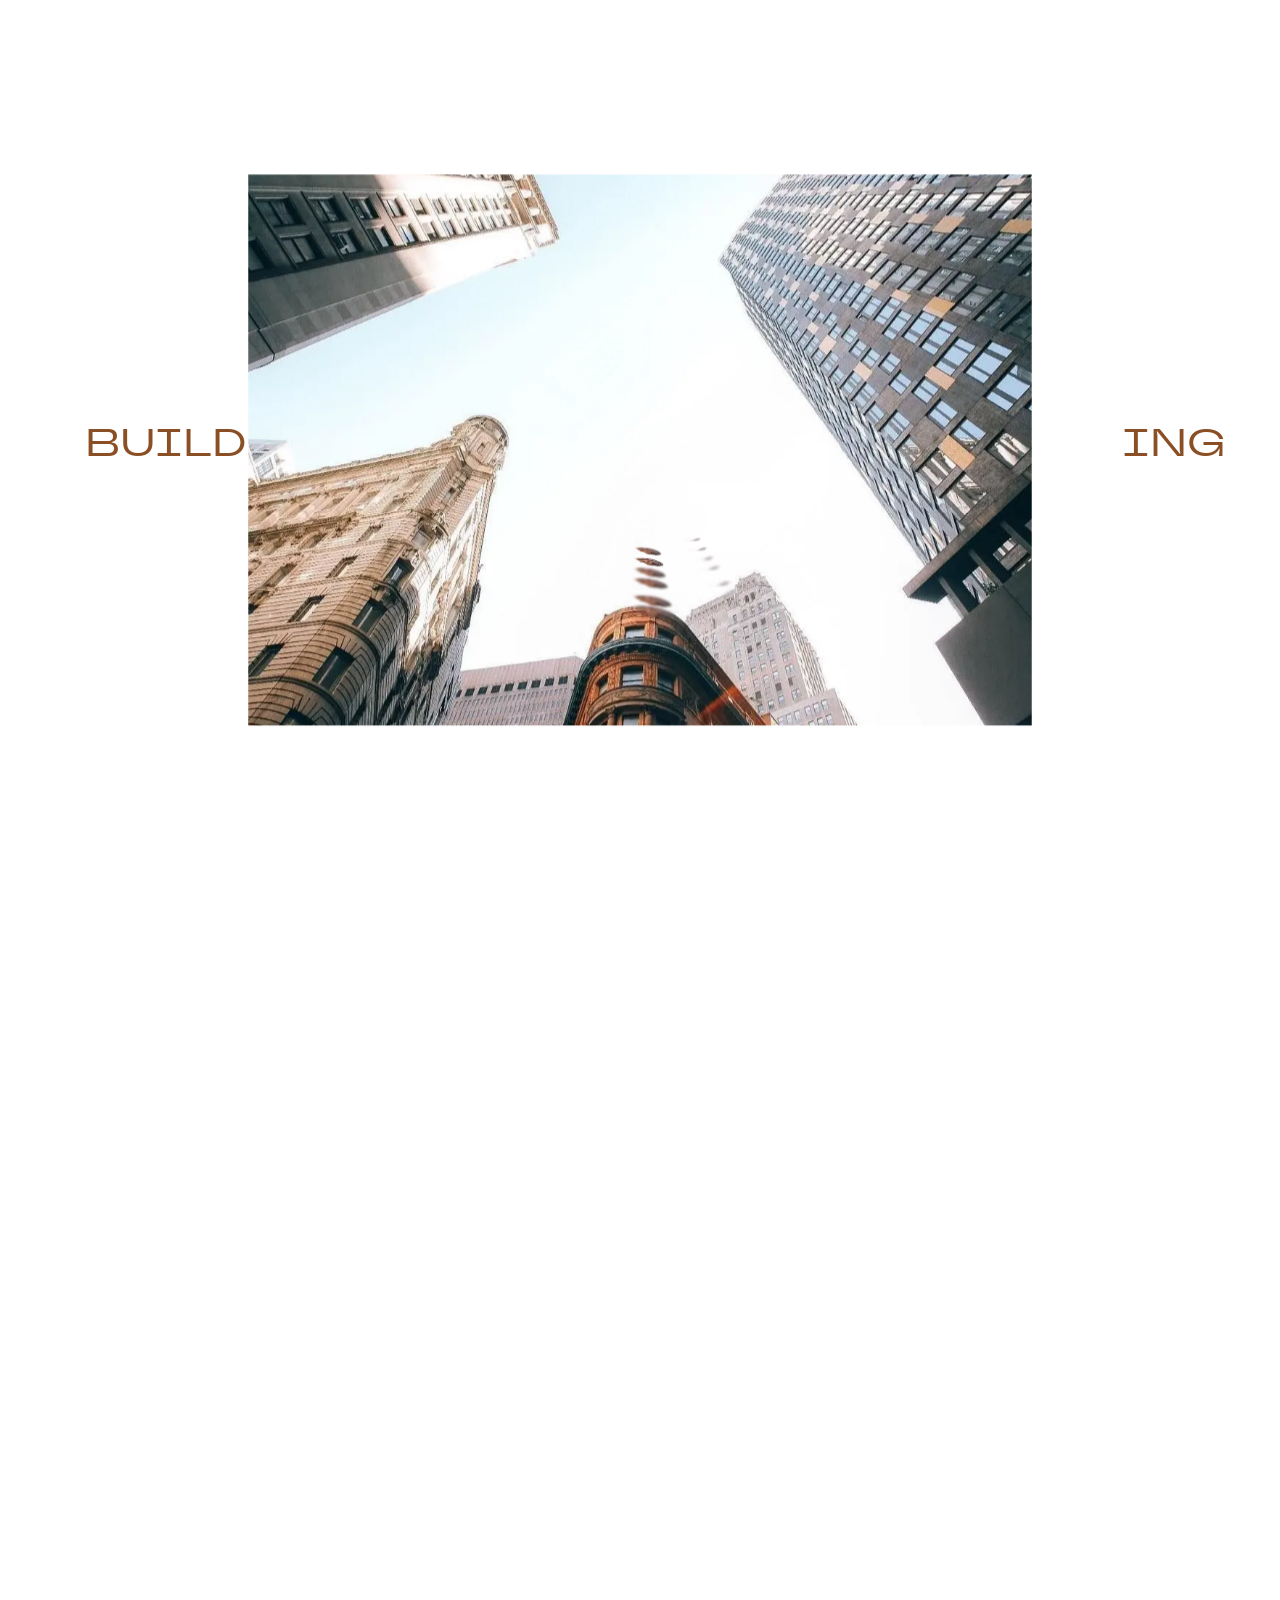
==== telescope-building/index.html @ 4216ac33 "Add BUILDING telescope zoom page Co-Authored-By: Claude Sonnet 5.5 <noreply@anthropic.com> Claude-Se" ====
<!DOCTYPE html>
<html lang="en">
  <head>
    <meta charset="UTF-8" />
    <meta name="viewport" content="width=device-width, initial-scale=1" />
    <title>BUILDING</title>
    <link rel="stylesheet" href="./style.css" />
  </head>

  <body class="loading">
    <main>
      <div class="wrapper">
        <div class="content">
          <div class="section">
            <h1 aria-label="BUILDING">
              <span class="left" aria-hidden="true">BUILD</span>
              <span class="right" aria-hidden="true">ING</span>
            </h1>

            <div class="section__media">
              <div class="section__media__back">
                <img src="./img/img-big.webp" alt="" />
              </div>

              <div class="section__media__front front-1"><img src="./img/img-big.webp" alt="" /></div>
              <div class="section__media__front front-2"><img src="./img/img-big.webp" alt="" /></div>
              <div class="section__media__front front-3"><img src="./img/img-big.webp" alt="" /></div>
              <div class="section__media__front front-4"><img src="./img/img-big.webp" alt="" /></div>
              <div class="section__media__front front-5"><img src="./img/img-big.webp" alt="" /></div>
              <div class="section__media__front front-6"><img src="./img/img-big.webp" alt="" /></div>
            </div>

            <div class="section__images">
              <img src="./img/img-1.webp" alt="" />
              <img src="./img/img-2.webp" alt="" />
              <img src="./img/img-3.webp" alt="" />
              <img src="./img/img-4.webp" alt="" />
              <img src="./img/img-5.webp" alt="" />
              <img src="./img/img-6.webp" alt="" />
              <img src="./img/img-7.webp" alt="" />
              <img src="./img/img-8.webp" alt="" />
              <img src="./img/img-9.webp" alt="" />
              <img src="./img/img-10.webp" alt="" />
            </div>
          </div>
        </div>
      </div>
    </main>

    <script src="./vendor/gsap.min.js"></script>
    <script src="./vendor/ScrollTrigger.min.js"></script>
    <script src="./vendor/ScrollSmoother.min.js"></script>
    <script src="./main.js"></script>
  </body>
</html>
---- telescope-building/style.css ----
@font-face {
  font-family: "TT Travels Next";
  src: url("./fonts/TTTravelsNext-Medium.woff2") format("woff2");
  font-weight: 500;
  font-style: normal;
  font-display: swap;
}

*,
*::after,
*::before {
  box-sizing: border-box;
  margin: 0;
  padding: 0;
}

:root {
  font-size: 12px;
  --color-text: #8b4f25;
  --color-bg: #fff;
}

html,
body {
  max-width: 100vw;
  overflow-x: hidden;
}

body {
  color: var(--color-text);
  background-color: var(--color-bg);
  font-family: "TT Travels Next", "SF Pro Text", -apple-system, BlinkMacSystemFont, "Helvetica Neue", Arial, sans-serif;
  font-weight: 500;
  -webkit-font-smoothing: antialiased;
  -moz-osx-font-smoothing: grayscale;
}

@media (scripting: enabled) {
  .loading::before,
  .loading::after {
    content: "";
    position: fixed;
    z-index: 10000;
  }

  .loading::before {
    top: 0;
    left: 0;
    width: 100%;
    height: 100%;
    background: var(--color-bg);
  }

  .loading::after {
    top: 50%;
    left: 50%;
    width: 100px;
    height: 1px;
    margin: 0 0 0 -50px;
    background: var(--color-text);
    animation: loaderAnim 1.5s ease-in-out infinite alternate forwards;
  }
}

@keyframes loaderAnim {
  0% { transform: scaleX(0); transform-origin: 0% 50%; }
  50% { transform: scaleX(1); transform-origin: 0% 50%; }
  50.1% { transform: scaleX(1); transform-origin: 100% 50%; }
  100% { transform: scaleX(0); transform-origin: 100% 50%; }
}

.section {
  position: relative;
  height: 100vh;
  display: flex;
  align-items: center;
  justify-content: center;
  overflow: hidden;

  --progress: 0;
}

.section .section__media {
  position: absolute;
  top: 0;
  left: 0;
  width: 100%;
  height: 100%;
  z-index: -1;
  transform: scale(var(--progress));
}

.section .section__media .section__media__front,
.section .section__media .section__media__back {
  position: absolute;
  left: 0;
  top: 0;
  width: 100%;
  height: 100%;
}

.section .section__media .section__media__front {
  filter: blur(2px);
}

.section .section__media .section__media__front img {
  mask-image: url(./img/mask.png);
  -webkit-mask-image: url(./img/mask.png);
  mask-position: 50% 50%;
  -webkit-mask-position: 50% 50%;
  mask-size: cover;
  -webkit-mask-size: cover;
}

.section .section__media .front-1 { transform: scale(1); }
.section .section__media .front-2 { transform: scale(0.85); }
.section .section__media .front-3 { transform: scale(0.6); }
.section .section__media .front-4 { transform: scale(0.45); }
.section .section__media .front-5 { transform: scale(0.3); }
.section .section__media .front-6 { transform: scale(0.15); }

.section .section__media img {
  position: absolute;
  width: 100%;
  height: 100%;
  object-fit: cover;
  object-position: center;
}

.section h1 {
  font-size: 3vw;
  font-weight: 500;
  transform: translateY(-15%);
  display: flex;
}

.section h1 span {
  display: inline-block;
}

.section h1 .left {
  margin-right: -0.09em;
  transform: translate3d(calc(var(--progress) * (-66vw + 100%) - 0.5vw), 0, 0);
}

.section h1 .right {
  transform: translate3d(calc(var(--progress) * (66vw - 100%)), 0, 0);
}

@media (max-width: 768px) {
  .section h1 {
    font-size: 9vw;
  }

  .section h1 .left {
    transform: translate3d(calc(var(--progress) * (-100vw + 100%) - 0.5vw), 0, 0);
  }

  .section h1 .right {
    transform: translate3d(calc(var(--progress) * (100vw - 100%)), 0, 0);
  }
}

.section__images {
  position: absolute;
  top: 0;
  left: 0;
  width: 100vw;
  height: 100vh;
  perspective: 100vh;
}

.section__images img {
  position: absolute;
  width: 10vw;
}

@media (max-width: 768px) {
  .section__images img { width: 20vw; }
}

.section__images img:nth-of-type(1) { top: 15vw; left: -3vw; }
.section__images img:nth-of-type(2) { top: 5vw; left: 20vw; }
.section__images img:nth-of-type(3) { top: 8vw; left: 26.5vw; }
.section__images img:nth-of-type(4) { top: 18vw; right: 18vw; }
.section__images img:nth-of-type(5) { top: 5vw; right: 10vw; }
.section__images img:nth-of-type(6) { bottom: 5vw; left: 10vw; }
.section__images img:nth-of-type(7) { bottom: 8vw; left: 22.5vw; }
.section__images img:nth-of-type(8) { bottom: 3vw; left: 45vw; }
.section__images img:nth-of-type(9) { bottom: 5vw; right: 15vw; }
.section__images img:nth-of-type(10) { bottom: 9vw; right: 7vw; }

@media (max-width: 768px) {
  .section__images img:nth-of-type(3) { top: 30vw; left: 30vw; }
  .section__images img:nth-of-type(4) { right: 15vw; top: 30vw; }
  .section__images img:nth-of-type(5) { top: 10vw; right: 5vw; }
  .section__images img:nth-of-type(6) { left: 5vw; }
  .section__images img:nth-of-type(7) { left: 10vw; bottom: 27.5vw; }
  .section__images img:nth-of-type(8) { bottom: 10vw; left: 35vw; }
  .section__images img:nth-of-type(9) { bottom: 5vw; }
  .section__images img:nth-of-type(10) { right: 3vw; bottom: 22vw; }
}
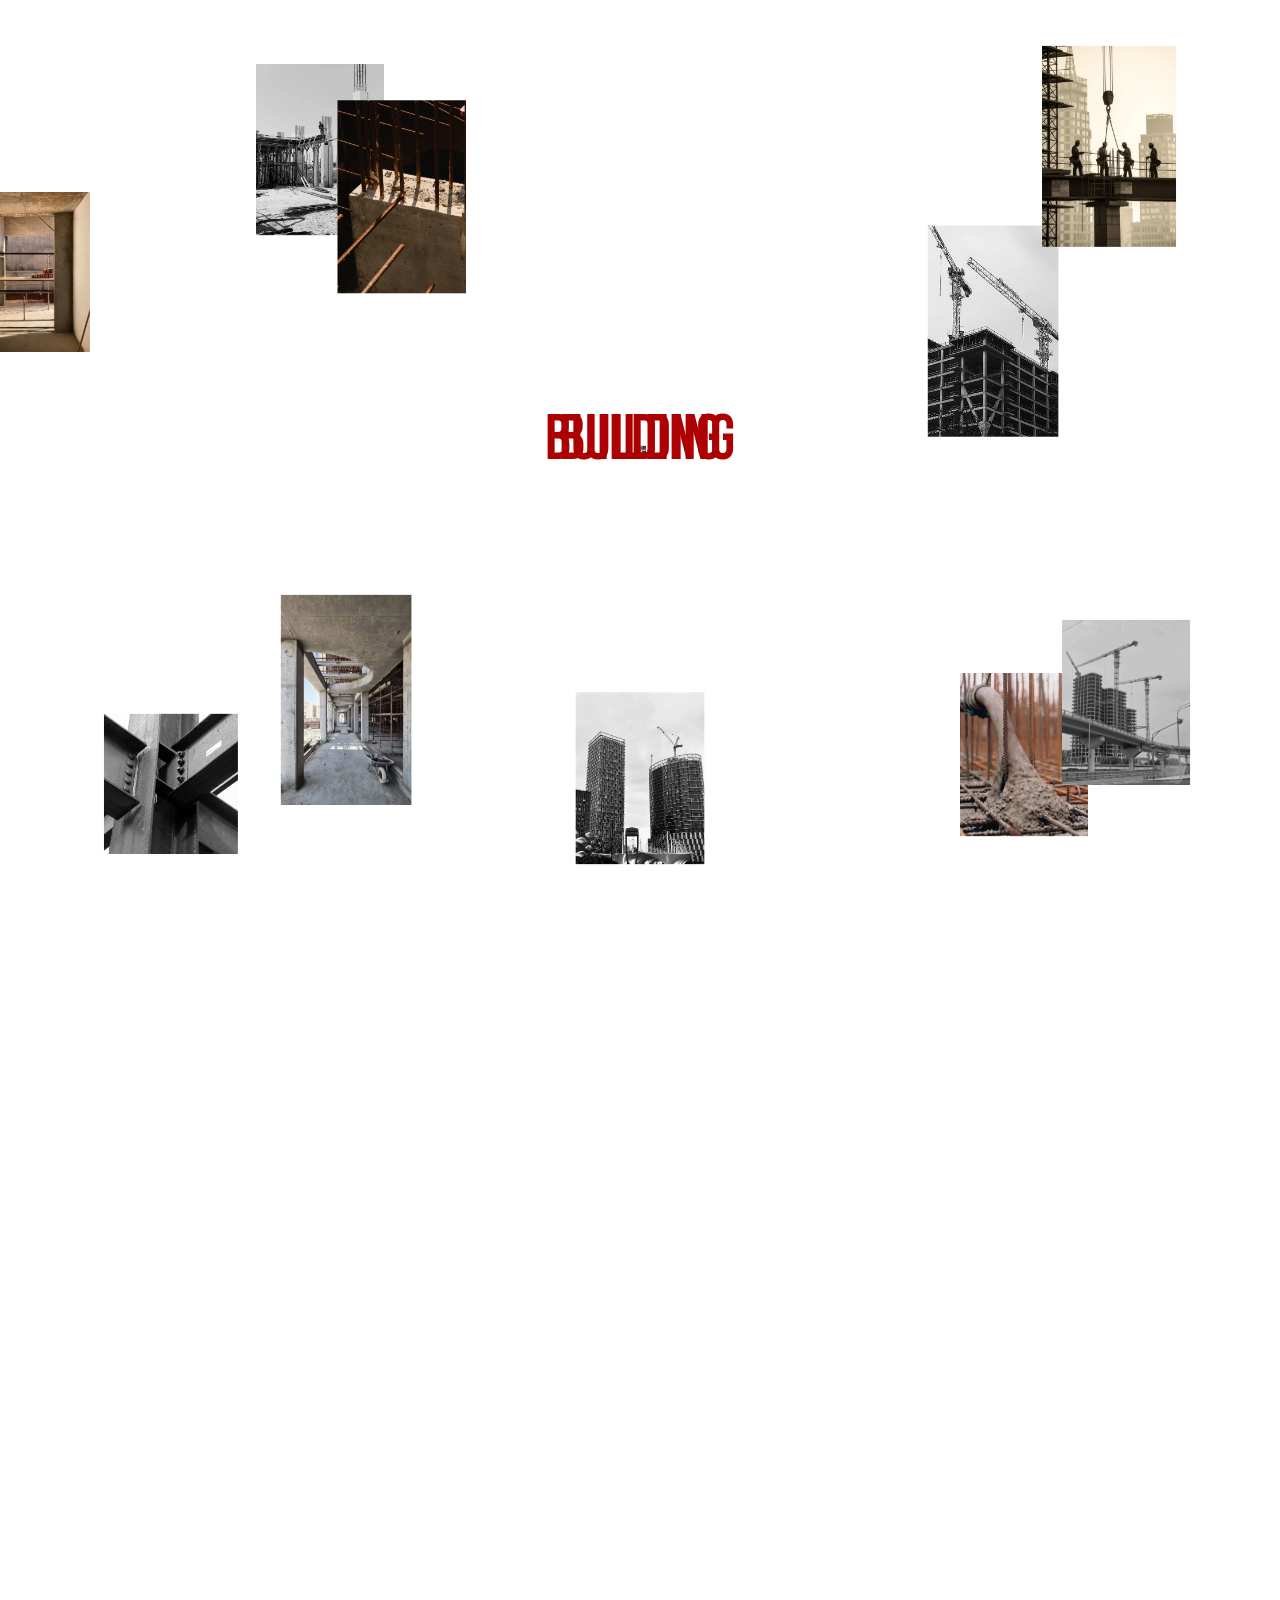
==== commit 6f7b99d3: "Switch to Bebas Neue, #AD0003, new big photo, single-word caption Co-Authored-By: Claude Sonnet 5.5 " ====
--- a/telescope-building/index.html
+++ b/telescope-building/index.html
@@ -13,8 +13,8 @@
         <div class="content">
           <div class="section">
             <h1 aria-label="BUILDING">
-              <span class="left" aria-hidden="true">BUILD</span>
-              <span class="right" aria-hidden="true">ING</span>
+              <span class="left" aria-hidden="true">BUILDING</span>
+              <span class="right" aria-hidden="true">BUILDING</span>
             </h1>
 
             <div class="section__media">
--- a/telescope-building/style.css
+++ b/telescope-building/style.css
@@ -1,7 +1,7 @@
 @font-face {
-  font-family: "TT Travels Next";
-  src: url("./fonts/TTTravelsNext-Medium.woff2") format("woff2");
-  font-weight: 500;
+  font-family: "Bebas Neue";
+  src: url("./fonts/BebasNeue-Regular.woff2") format("woff2");
+  font-weight: 400;
   font-style: normal;
   font-display: swap;
 }
@@ -16,7 +16,7 @@
 
 :root {
   font-size: 12px;
-  --color-text: #8b4f25;
+  --color-text: #ad0003;
   --color-bg: #fff;
 }
 
@@ -29,8 +29,8 @@
 body {
   color: var(--color-text);
   background-color: var(--color-bg);
-  font-family: "TT Travels Next", "SF Pro Text", -apple-system, BlinkMacSystemFont, "Helvetica Neue", Arial, sans-serif;
-  font-weight: 500;
+  font-family: "Bebas Neue", Impact, "Arial Narrow", sans-serif;
+  font-weight: 400;
   -webkit-font-smoothing: antialiased;
   -moz-osx-font-smoothing: grayscale;
 }
@@ -128,36 +128,31 @@
 }
 
 .section h1 {
-  font-size: 3vw;
-  font-weight: 500;
+  font-size: 5vw;
+  font-weight: 400;
+  line-height: 1;
   transform: translateY(-15%);
-  display: flex;
+  display: grid;
+  place-items: center;
 }
 
+/* both copies of the word start on top of each other, then drift apart */
 .section h1 span {
-  display: inline-block;
+  grid-area: 1 / 1;
+  white-space: nowrap;
 }
 
 .section h1 .left {
-  margin-right: -0.09em;
-  transform: translate3d(calc(var(--progress) * (-66vw + 100%) - 0.5vw), 0, 0);
+  transform: translate3d(calc(var(--progress) * (-50vw - 50%)), 0, 0);
 }
 
 .section h1 .right {
-  transform: translate3d(calc(var(--progress) * (66vw - 100%)), 0, 0);
+  transform: translate3d(calc(var(--progress) * (50vw + 50%)), 0, 0);
 }
 
 @media (max-width: 768px) {
   .section h1 {
-    font-size: 9vw;
-  }
-
-  .section h1 .left {
-    transform: translate3d(calc(var(--progress) * (-100vw + 100%) - 0.5vw), 0, 0);
-  }
-
-  .section h1 .right {
-    transform: translate3d(calc(var(--progress) * (100vw - 100%)), 0, 0);
+    font-size: 15vw;
   }
 }
 
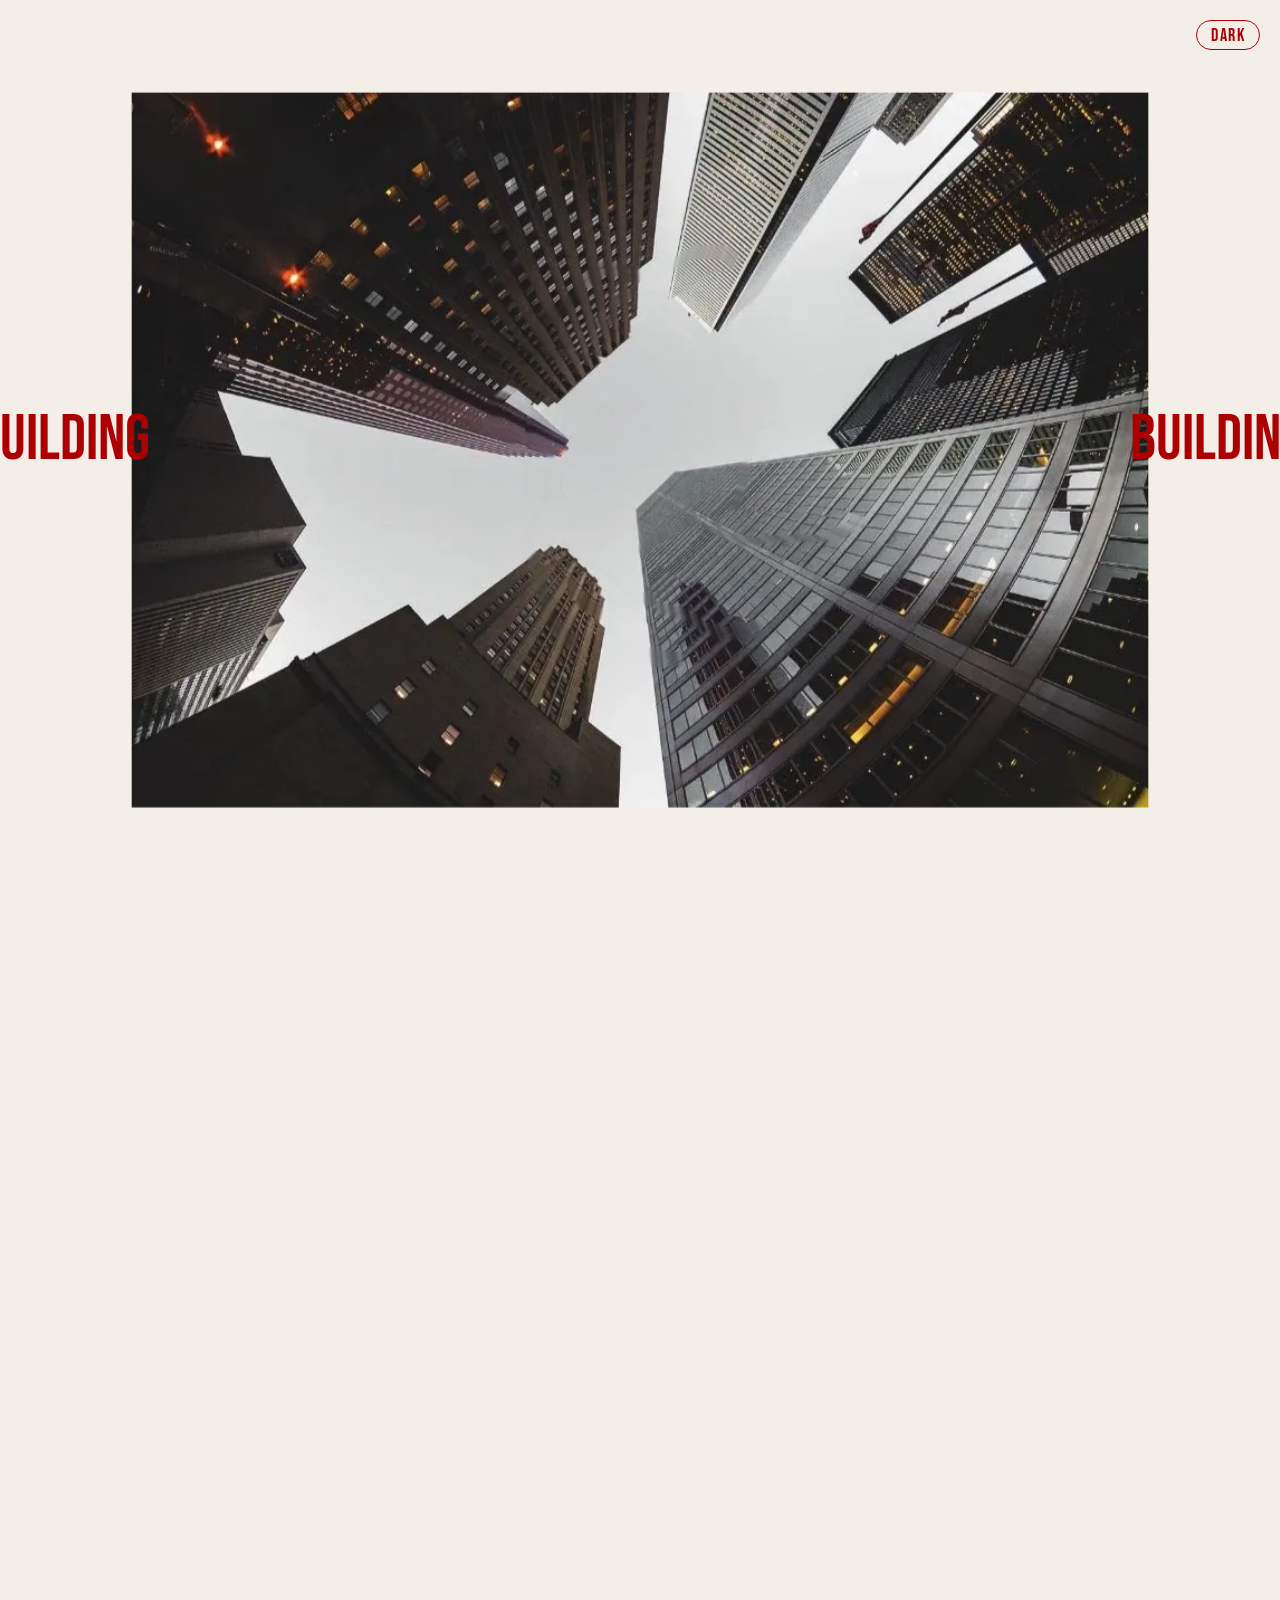
==== commit 6290b975: "Add light/dark theme switch, remove colour preview Co-Authored-By: Claude Sonnet 5.5 <noreply@anthro" ====
--- a/telescope-building/index.html
+++ b/telescope-building/index.html
@@ -5,9 +5,19 @@
     <meta name="viewport" content="width=device-width, initial-scale=1" />
     <title>BUILDING</title>
     <link rel="stylesheet" href="./style.css" />
+    <script>
+      // apply the saved theme before first paint to avoid a flash
+      try {
+        if (localStorage.getItem("theme") === "dark") document.documentElement.dataset.theme = "dark";
+      } catch (e) {}
+    </script>
   </head>
 
   <body class="loading">
+    <button class="theme-toggle" id="themeToggle" type="button" aria-label="Switch to dark theme">
+      <span class="theme-toggle__label">DARK</span>
+    </button>
+
     <main>
       <div class="wrapper">
         <div class="content">
--- a/telescope-building/style.css
+++ b/telescope-building/style.css
@@ -17,7 +17,12 @@
 :root {
   font-size: 12px;
   --color-text: #ad0003;
-  --color-bg: #fff;
+  --color-bg: #f3efe8;
+}
+
+:root[data-theme="dark"] {
+  --color-text: #e8eef2;
+  --color-bg: #0b1621;
 }
 
 html,
@@ -29,6 +34,7 @@
 body {
   color: var(--color-text);
   background-color: var(--color-bg);
+  transition: background-color 0.4s ease, color 0.4s ease;
   font-family: "Bebas Neue", Impact, "Arial Narrow", sans-serif;
   font-weight: 400;
   -webkit-font-smoothing: antialiased;
@@ -195,3 +201,28 @@
   .section__images img:nth-of-type(9) { bottom: 5vw; }
   .section__images img:nth-of-type(10) { right: 3vw; bottom: 22vw; }
 }
+
+.theme-toggle {
+  position: fixed;
+  top: 20px;
+  right: 20px;
+  z-index: 100;
+  padding: 6px 14px 4px;
+  border: 1px solid currentColor;
+  border-radius: 999px;
+  background: transparent;
+  color: var(--color-text);
+  font: 400 18px/1 "Bebas Neue", Impact, "Arial Narrow", sans-serif;
+  letter-spacing: 0.08em;
+  cursor: pointer;
+  transition: color 0.4s ease, opacity 0.2s ease;
+}
+
+.theme-toggle:hover {
+  opacity: 0.65;
+}
+
+.theme-toggle:focus-visible {
+  outline: 2px solid currentColor;
+  outline-offset: 3px;
+}
